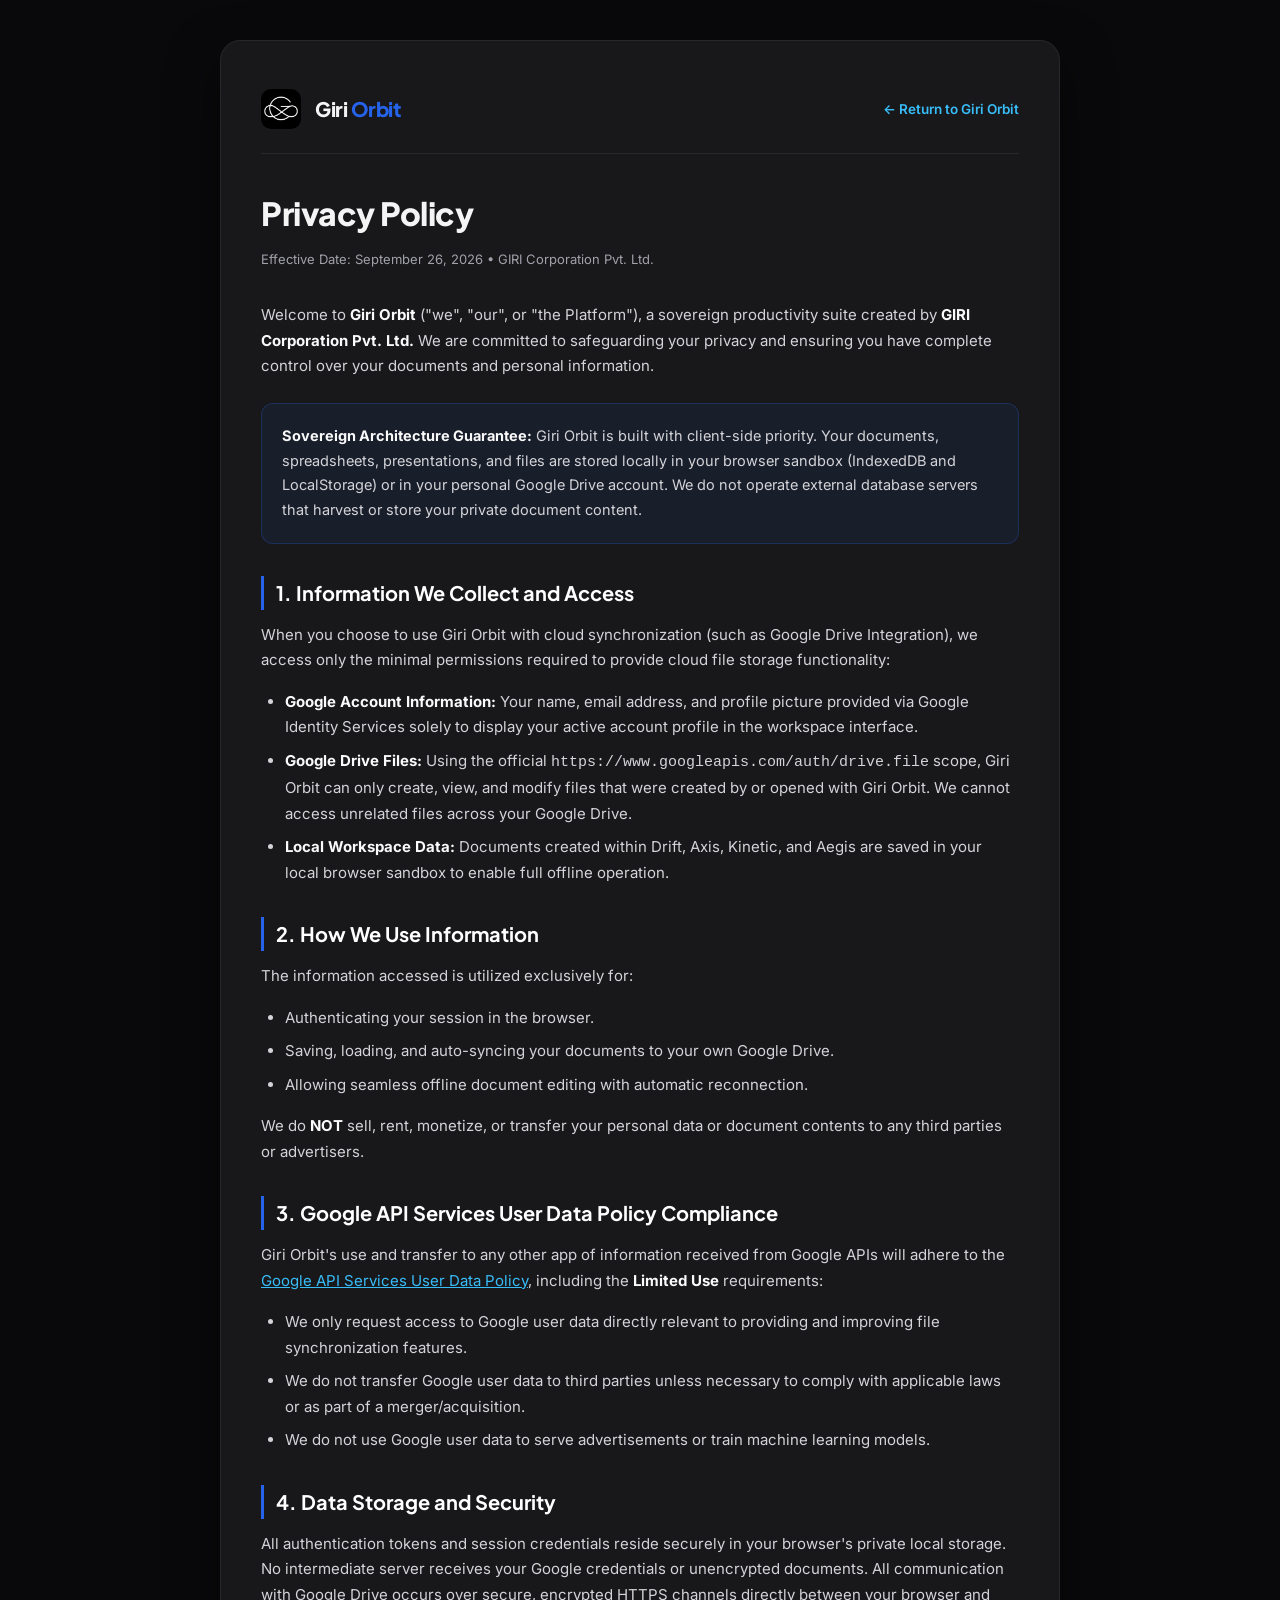
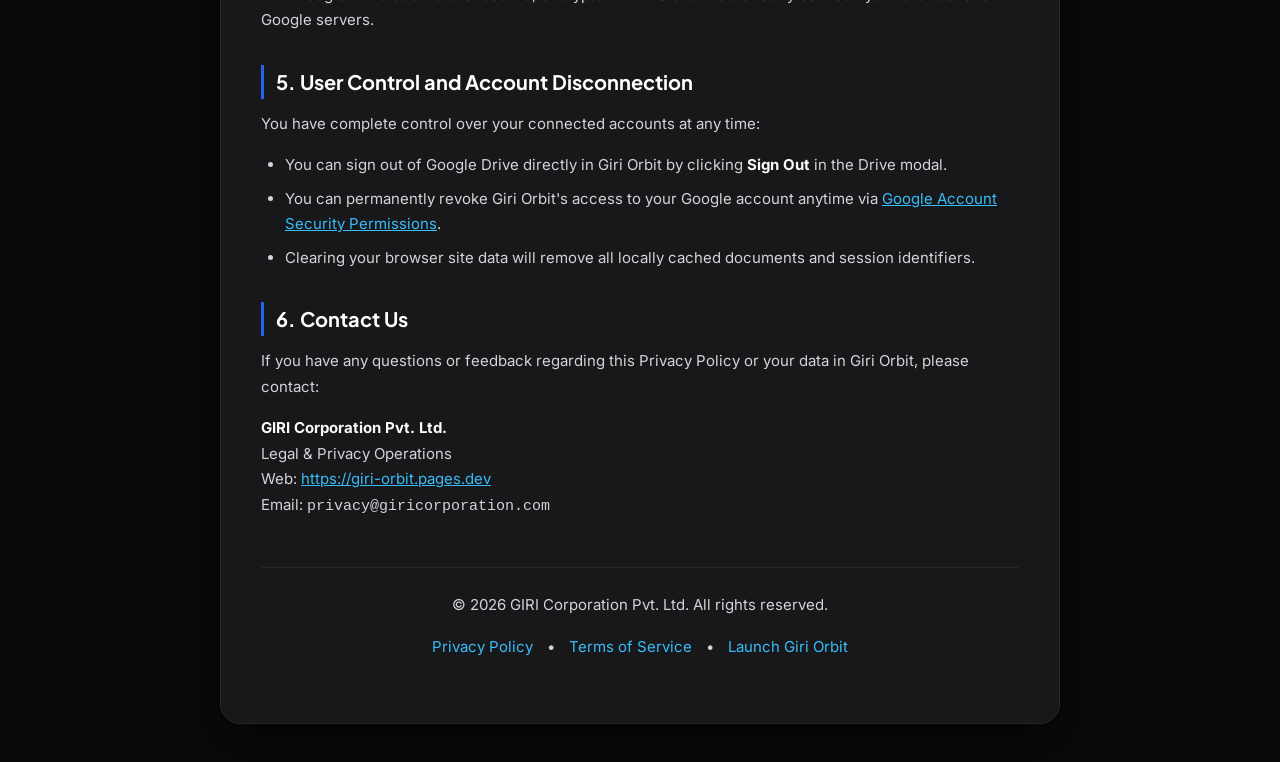
==== privacy.html @ 005c8fa4 "docs(legal): add official Privacy Policy and Terms of Service for Google OAuth consent screen" ====
<!DOCTYPE html>
<html lang="en">
<head>
  <meta charset="UTF-8">
  <meta name="viewport" content="width=device-width, initial-scale=1.0">
  <title>Privacy Policy — Giri Orbit | GIRI Corporation</title>
  <link rel="icon" type="image/png" href="assets/giri-logo-symbol.png">
  <link rel="preconnect" href="https://fonts.googleapis.com">
  <link rel="preconnect" href="https://fonts.gstatic.com" crossorigin>
  <link href="https://fonts.googleapis.com/css2?family=Inter:wght@300;400;500;600;700;800&family=Plus+Jakarta+Sans:wght@600;700;800&display=swap" rel="stylesheet">
  <style>
    :root {
      --bg: #09090b;
      --card-bg: #18181b;
      --border: #27272a;
      --text: #f4f4f5;
      --text-muted: #a1a1aa;
      --primary: #2563eb;
      --accent: #38bdf8;
    }
    * {
      box-sizing: border-box;
      margin: 0;
      padding: 0;
    }
    body {
      background: var(--bg);
      color: var(--text);
      font-family: 'Inter', system-ui, -apple-system, BlinkMacSystemFont, 'Segoe UI', Roboto, sans-serif;
      line-height: 1.7;
      padding: 40px 20px;
    }
    .container {
      max-width: 840px;
      margin: 0 auto;
      background: var(--card-bg);
      border: 1px solid var(--border);
      border-radius: 20px;
      padding: 48px 40px;
      box-shadow: 0 20px 50px rgba(0,0,0,0.5);
    }
    header {
      display: flex;
      align-items: center;
      justify-content: space-between;
      border-bottom: 1px solid var(--border);
      padding-bottom: 24px;
      margin-bottom: 32px;
      flex-wrap: wrap;
      gap: 16px;
    }
    .brand {
      display: flex;
      align-items: center;
      gap: 14px;
      text-decoration: none;
      color: inherit;
    }
    .brand img {
      width: 40px;
      height: 40px;
      border-radius: 10px;
    }
    .brand-title {
      font-family: 'Plus Jakarta Sans', sans-serif;
      font-weight: 800;
      font-size: 20px;
      letter-spacing: -0.5px;
    }
    .brand-title span {
      color: var(--primary);
    }
    .back-link {
      font-size: 13.5px;
      font-weight: 600;
      color: var(--accent);
      text-decoration: none;
      display: inline-flex;
      align-items: center;
      gap: 6px;
    }
    .back-link:hover {
      text-decoration: underline;
    }
    h1 {
      font-family: 'Plus Jakarta Sans', sans-serif;
      font-size: 32px;
      font-weight: 800;
      margin-bottom: 8px;
      letter-spacing: -0.5px;
    }
    .effective-date {
      font-size: 13px;
      color: var(--text-muted);
      margin-bottom: 32px;
    }
    h2 {
      font-family: 'Plus Jakarta Sans', sans-serif;
      font-size: 20px;
      font-weight: 700;
      color: #ffffff;
      margin: 32px 0 12px 0;
      border-left: 3px solid var(--primary);
      padding-left: 12px;
    }
    p, ul {
      color: #d4d4d8;
      font-size: 15px;
      margin-bottom: 16px;
    }
    ul {
      padding-left: 24px;
    }
    li {
      margin-bottom: 8px;
    }
    strong {
      color: #fafafa;
    }
    .highlight-box {
      background: rgba(37, 99, 235, 0.08);
      border: 1px solid rgba(37, 99, 235, 0.25);
      border-radius: 12px;
      padding: 20px;
      margin: 24px 0;
    }
    .highlight-box p {
      margin-bottom: 0;
      font-size: 14.5px;
    }
    footer {
      margin-top: 48px;
      padding-top: 24px;
      border-top: 1px solid var(--border);
      text-align: center;
      font-size: 13px;
      color: var(--text-muted);
    }
    footer a {
      color: var(--accent);
      text-decoration: none;
      margin: 0 10px;
    }
    footer a:hover {
      text-decoration: underline;
    }
    @media (max-width: 640px) {
      .container {
        padding: 32px 20px;
      }
      h1 {
        font-size: 26px;
      }
    }
  </style>
</head>
<body>
  <div class="container">
    <header>
      <a href="/" class="brand">
        <img src="assets/giri-logo-symbol.png" alt="Giri Orbit">
        <div class="brand-title">Giri <span>Orbit</span></div>
      </a>
      <a href="/" class="back-link">← Return to Giri Orbit</a>
    </header>

    <main>
      <h1>Privacy Policy</h1>
      <div class="effective-date">Effective Date: September 26, 2026 • GIRI Corporation Pvt. Ltd.</div>

      <p>
        Welcome to <strong>Giri Orbit</strong> ("we", "our", or "the Platform"), a sovereign productivity suite created by <strong>GIRI Corporation Pvt. Ltd.</strong> We are committed to safeguarding your privacy and ensuring you have complete control over your documents and personal information.
      </p>

      <div class="highlight-box">
        <p>
          <strong>Sovereign Architecture Guarantee:</strong> Giri Orbit is built with client-side priority. Your documents, spreadsheets, presentations, and files are stored locally in your browser sandbox (IndexedDB and LocalStorage) or in your personal Google Drive account. We do not operate external database servers that harvest or store your private document content.
        </p>
      </div>

      <h2>1. Information We Collect and Access</h2>
      <p>
        When you choose to use Giri Orbit with cloud synchronization (such as Google Drive Integration), we access only the minimal permissions required to provide cloud file storage functionality:
      </p>
      <ul>
        <li><strong>Google Account Information:</strong> Your name, email address, and profile picture provided via Google Identity Services solely to display your active account profile in the workspace interface.</li>
        <li><strong>Google Drive Files:</strong> Using the official <code>https://www.googleapis.com/auth/drive.file</code> scope, Giri Orbit can only create, view, and modify files that were created by or opened with Giri Orbit. We cannot access unrelated files across your Google Drive.</li>
        <li><strong>Local Workspace Data:</strong> Documents created within Drift, Axis, Kinetic, and Aegis are saved in your local browser sandbox to enable full offline operation.</li>
      </ul>

      <h2>2. How We Use Information</h2>
      <p>The information accessed is utilized exclusively for:</p>
      <ul>
        <li>Authenticating your session in the browser.</li>
        <li>Saving, loading, and auto-syncing your documents to your own Google Drive.</li>
        <li>Allowing seamless offline document editing with automatic reconnection.</li>
      </ul>
      <p>We do <strong>NOT</strong> sell, rent, monetize, or transfer your personal data or document contents to any third parties or advertisers.</p>

      <h2>3. Google API Services User Data Policy Compliance</h2>
      <p>
        Giri Orbit's use and transfer to any other app of information received from Google APIs will adhere to the <a href="https://developers.google.com/terms/api-services-user-data-policy" target="_blank" rel="noopener" style="color:var(--accent);">Google API Services User Data Policy</a>, including the <strong>Limited Use</strong> requirements:
      </p>
      <ul>
        <li>We only request access to Google user data directly relevant to providing and improving file synchronization features.</li>
        <li>We do not transfer Google user data to third parties unless necessary to comply with applicable laws or as part of a merger/acquisition.</li>
        <li>We do not use Google user data to serve advertisements or train machine learning models.</li>
      </ul>

      <h2>4. Data Storage and Security</h2>
      <p>
        All authentication tokens and session credentials reside securely in your browser's private local storage. No intermediate server receives your Google credentials or unencrypted documents. All communication with Google Drive occurs over secure, encrypted HTTPS channels directly between your browser and Google servers.
      </p>

      <h2>5. User Control and Account Disconnection</h2>
      <p>
        You have complete control over your connected accounts at any time:
      </p>
      <ul>
        <li>You can sign out of Google Drive directly in Giri Orbit by clicking <strong>Sign Out</strong> in the Drive modal.</li>
        <li>You can permanently revoke Giri Orbit's access to your Google account anytime via <a href="https://myaccount.google.com/permissions" target="_blank" rel="noopener" style="color:var(--accent);">Google Account Security Permissions</a>.</li>
        <li>Clearing your browser site data will remove all locally cached documents and session identifiers.</li>
      </ul>

      <h2>6. Contact Us</h2>
      <p>
        If you have any questions or feedback regarding this Privacy Policy or your data in Giri Orbit, please contact:
      </p>
      <p>
        <strong>GIRI Corporation Pvt. Ltd.</strong><br>
        Legal &amp; Privacy Operations<br>
        Web: <a href="https://giri-orbit.pages.dev" style="color:var(--accent);">https://giri-orbit.pages.dev</a><br>
        Email: <code>privacy@giricorporation.com</code>
      </p>
    </main>

    <footer>
      <p>&copy; 2026 GIRI Corporation Pvt. Ltd. All rights reserved.</p>
      <p style="margin-top:8px;">
        <a href="privacy.html">Privacy Policy</a> •
        <a href="terms.html">Terms of Service</a> •
        <a href="/">Launch Giri Orbit</a>
      </p>
    </footer>
  </div>
</body>
</html>
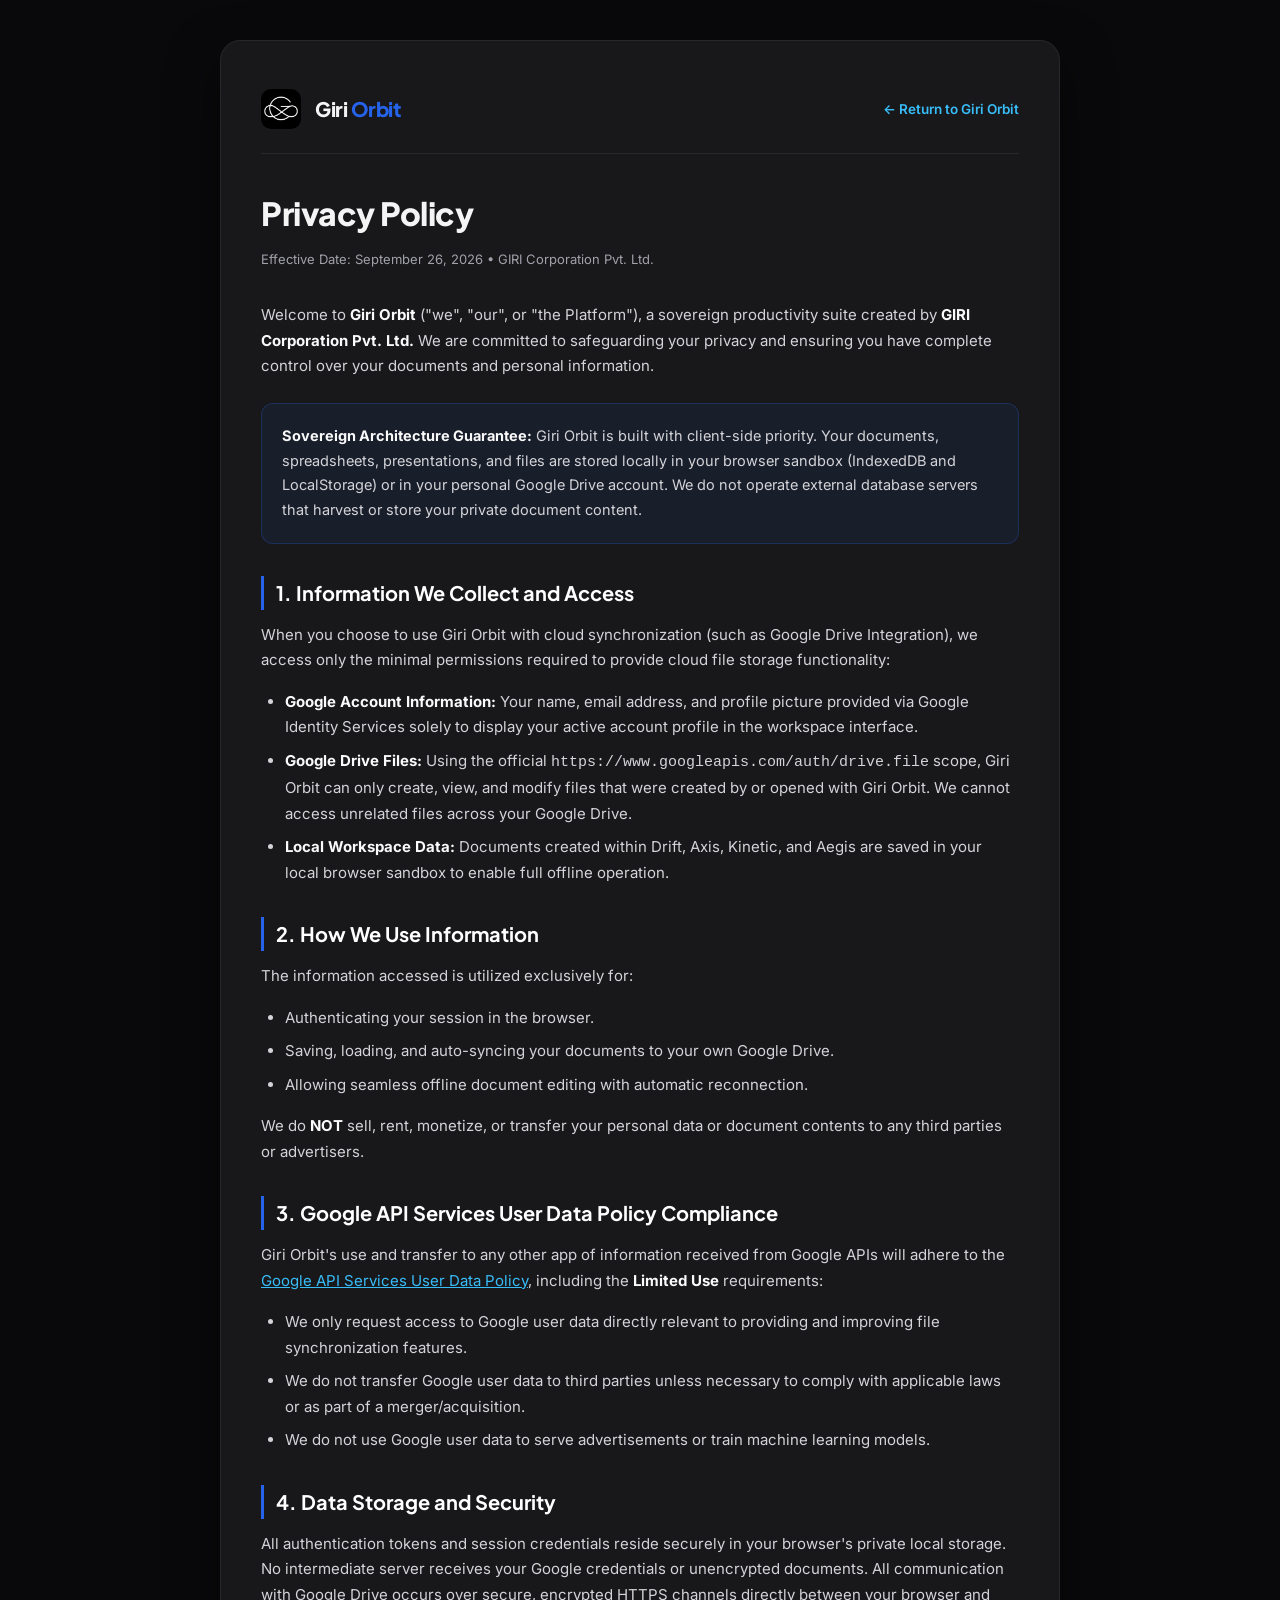
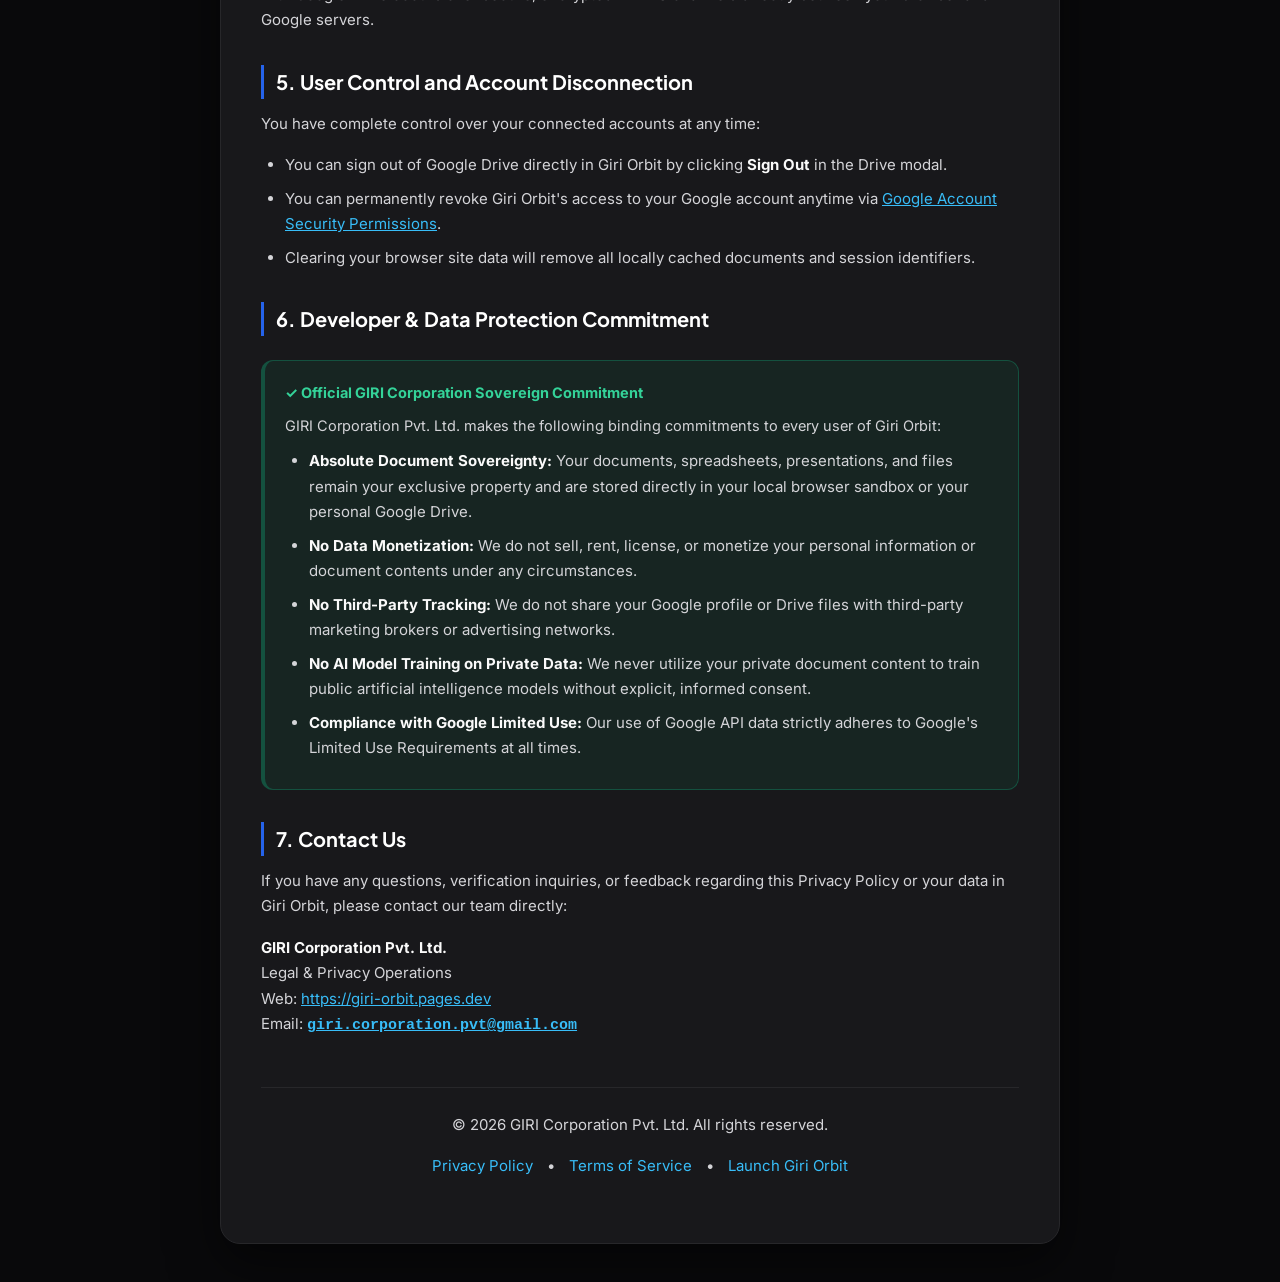
==== commit 41feebf4: "docs(legal): update contact email to giri.corporation.pvt@gmail.com and add sovereign developer comm" ====
--- a/privacy.html
+++ b/privacy.html
@@ -222,15 +222,32 @@
         <li>Clearing your browser site data will remove all locally cached documents and session identifiers.</li>
       </ul>
 
-      <h2>6. Contact Us</h2>
-      <p>
-        If you have any questions or feedback regarding this Privacy Policy or your data in Giri Orbit, please contact:
+      <h2>6. Developer &amp; Data Protection Commitment</h2>
+      <div class="highlight-box" style="border-left: 4px solid #10b981; background: rgba(16, 185, 129, 0.08); border-color: rgba(16, 185, 129, 0.3);">
+        <p style="color: #34d399; font-weight: 700; margin-bottom: 8px;">
+          ✓ Official GIRI Corporation Sovereign Commitment
+        </p>
+        <p style="margin-bottom: 10px;">
+          GIRI Corporation Pvt. Ltd. makes the following binding commitments to every user of Giri Orbit:
+        </p>
+        <ul style="margin-bottom: 0;">
+          <li><strong>Absolute Document Sovereignty:</strong> Your documents, spreadsheets, presentations, and files remain your exclusive property and are stored directly in your local browser sandbox or your personal Google Drive.</li>
+          <li><strong>No Data Monetization:</strong> We do not sell, rent, license, or monetize your personal information or document contents under any circumstances.</li>
+          <li><strong>No Third-Party Tracking:</strong> We do not share your Google profile or Drive files with third-party marketing brokers or advertising networks.</li>
+          <li><strong>No AI Model Training on Private Data:</strong> We never utilize your private document content to train public artificial intelligence models without explicit, informed consent.</li>
+          <li><strong>Compliance with Google Limited Use:</strong> Our use of Google API data strictly adheres to Google's Limited Use Requirements at all times.</li>
+        </ul>
+      </div>
+
+      <h2>7. Contact Us</h2>
+      <p>
+        If you have any questions, verification inquiries, or feedback regarding this Privacy Policy or your data in Giri Orbit, please contact our team directly:
       </p>
       <p>
         <strong>GIRI Corporation Pvt. Ltd.</strong><br>
         Legal &amp; Privacy Operations<br>
         Web: <a href="https://giri-orbit.pages.dev" style="color:var(--accent);">https://giri-orbit.pages.dev</a><br>
-        Email: <code>privacy@giricorporation.com</code>
+        Email: <a href="mailto:giri.corporation.pvt@gmail.com" style="color:var(--accent); font-family:monospace; font-weight:600;">giri.corporation.pvt@gmail.com</a>
       </p>
     </main>
 
